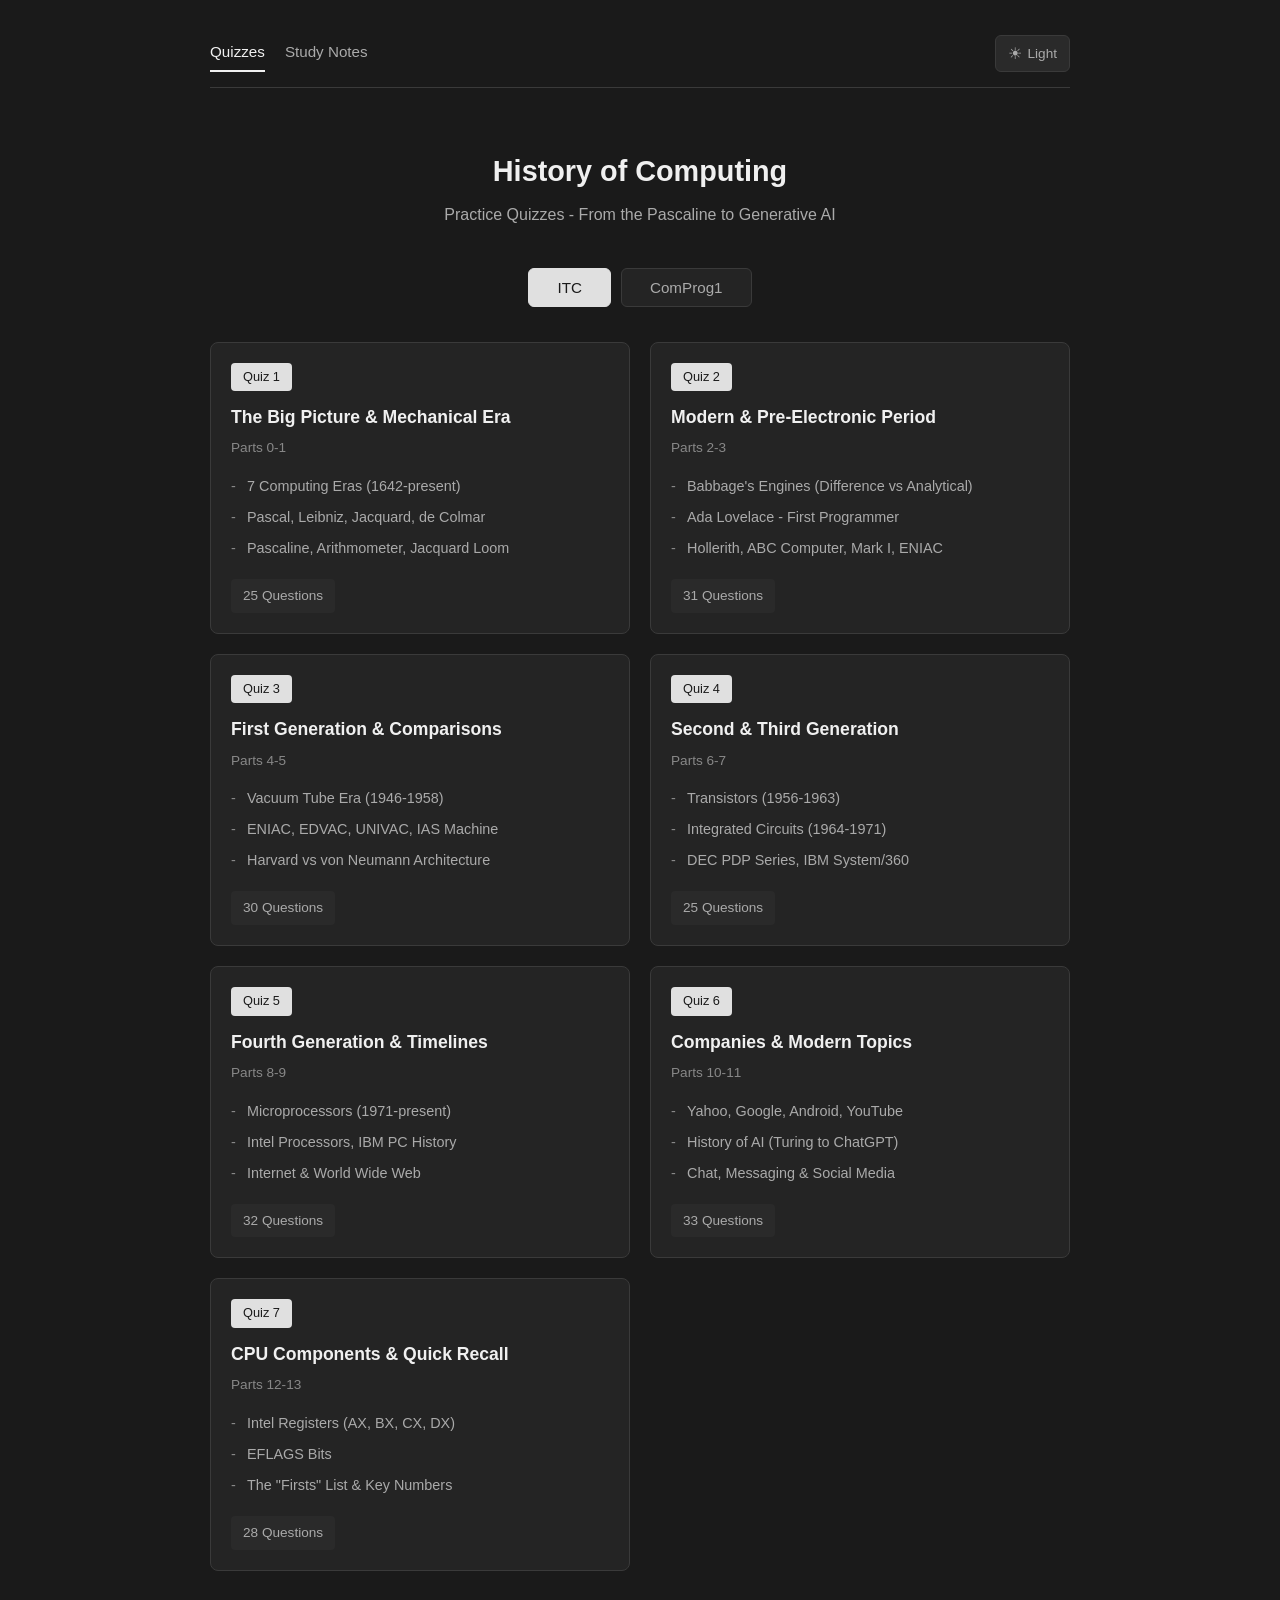
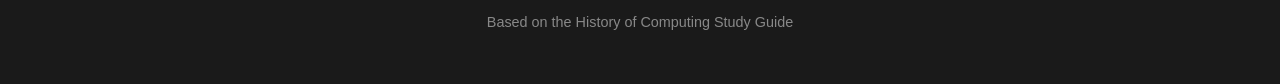
==== index.html @ 0f5e0cec "new quiz in comprog week6 and week7" ====
<!DOCTYPE html>
<html lang="en">
<head>
    <meta charset="UTF-8">
    <meta name="viewport" content="width=device-width, initial-scale=1.0">
    <title>History of Computing - Practice Quizzes</title>
    <link rel="stylesheet" href="css/style.css">
</head>
<body>
    <div class="container">
        <nav class="nav">
            <a href="index.html" class="active">Quizzes</a>
            <a href="notes.html">Study Notes</a>
            <button class="theme-toggle" id="theme-toggle">
                <span class="icon">☾</span>
                <span class="text">Dark</span>
            </button>
        </nav>

        <header>
            <h1 id="page-title">History of Computing</h1>
            <p class="subtitle" id="page-subtitle">Practice Quizzes - From the Pascaline to Generative AI</p>
        </header>

        <!-- Subject Tabs -->
        <div class="subject-tabs">
            <button class="tab-btn active" onclick="switchSubject('itc')" id="tab-itc">ITC</button>
            <button class="tab-btn" onclick="switchSubject('comprog1')" id="tab-comprog1">ComProg1</button>
        </div>

        <!-- ITC Quizzes -->
        <main class="quiz-grid" id="itc-quizzes">
            <div class="quiz-card" onclick="startQuiz(1)">
                <div class="quiz-number">Quiz 1</div>
                <h2>The Big Picture & Mechanical Era</h2>
                <p class="quiz-parts">Parts 0-1</p>
                <ul class="quiz-topics">
                    <li>7 Computing Eras (1642-present)</li>
                    <li>Pascal, Leibniz, Jacquard, de Colmar</li>
                    <li>Pascaline, Arithmometer, Jacquard Loom</li>
                </ul>
                <span class="quiz-count">25 Questions</span>
            </div>

            <div class="quiz-card" onclick="startQuiz(2)">
                <div class="quiz-number">Quiz 2</div>
                <h2>Modern & Pre-Electronic Period</h2>
                <p class="quiz-parts">Parts 2-3</p>
                <ul class="quiz-topics">
                    <li>Babbage's Engines (Difference vs Analytical)</li>
                    <li>Ada Lovelace - First Programmer</li>
                    <li>Hollerith, ABC Computer, Mark I, ENIAC</li>
                </ul>
                <span class="quiz-count">31 Questions</span>
            </div>

            <div class="quiz-card" onclick="startQuiz(3)">
                <div class="quiz-number">Quiz 3</div>
                <h2>First Generation & Comparisons</h2>
                <p class="quiz-parts">Parts 4-5</p>
                <ul class="quiz-topics">
                    <li>Vacuum Tube Era (1946-1958)</li>
                    <li>ENIAC, EDVAC, UNIVAC, IAS Machine</li>
                    <li>Harvard vs von Neumann Architecture</li>
                </ul>
                <span class="quiz-count">30 Questions</span>
            </div>

            <div class="quiz-card" onclick="startQuiz(4)">
                <div class="quiz-number">Quiz 4</div>
                <h2>Second & Third Generation</h2>
                <p class="quiz-parts">Parts 6-7</p>
                <ul class="quiz-topics">
                    <li>Transistors (1956-1963)</li>
                    <li>Integrated Circuits (1964-1971)</li>
                    <li>DEC PDP Series, IBM System/360</li>
                </ul>
                <span class="quiz-count">25 Questions</span>
            </div>

            <div class="quiz-card" onclick="startQuiz(5)">
                <div class="quiz-number">Quiz 5</div>
                <h2>Fourth Generation & Timelines</h2>
                <p class="quiz-parts">Parts 8-9</p>
                <ul class="quiz-topics">
                    <li>Microprocessors (1971-present)</li>
                    <li>Intel Processors, IBM PC History</li>
                    <li>Internet & World Wide Web</li>
                </ul>
                <span class="quiz-count">32 Questions</span>
            </div>

            <div class="quiz-card" onclick="startQuiz(6)">
                <div class="quiz-number">Quiz 6</div>
                <h2>Companies & Modern Topics</h2>
                <p class="quiz-parts">Parts 10-11</p>
                <ul class="quiz-topics">
                    <li>Yahoo, Google, Android, YouTube</li>
                    <li>History of AI (Turing to ChatGPT)</li>
                    <li>Chat, Messaging & Social Media</li>
                </ul>
                <span class="quiz-count">33 Questions</span>
            </div>

            <div class="quiz-card" onclick="startQuiz(7)">
                <div class="quiz-number">Quiz 7</div>
                <h2>CPU Components & Quick Recall</h2>
                <p class="quiz-parts">Parts 12-13</p>
                <ul class="quiz-topics">
                    <li>Intel Registers (AX, BX, CX, DX)</li>
                    <li>EFLAGS Bits</li>
                    <li>The "Firsts" List & Key Numbers</li>
                </ul>
                <span class="quiz-count">28 Questions</span>
            </div>
        </main>

        <!-- ComProg1 Quizzes (Hidden by default) -->
        <main class="quiz-grid" id="comprog1-quizzes" style="display: none;">
            <h2 class="grid-section-header">Prelims</h2>

            <div class="quiz-card" onclick="startComprog1Quiz(3)">
                <div class="quiz-number">Week 1</div>
                <h2>Introduction to Computer Programming</h2>
                <p class="quiz-parts">Week 1</p>
                <ul class="quiz-topics">
                    <li>Language Levels & Paradigms</li>
                    <li>Program Structure & System Development</li>
                    <li>cout, Insertion Operator & Escape Sequences</li>
                </ul>
                <span class="quiz-count">40 Questions (20 MC + 20 ID)</span>
            </div>

            <div class="quiz-card" onclick="startComprog1Quiz(1)">
                <div class="quiz-number">Quiz 1</div>
                <h2>Variables, Operators & Functions</h2>
                <p class="quiz-parts">Weeks 2-3</p>
                <ul class="quiz-topics">
                    <li>Data Types, Variables, Constants</li>
                    <li>Arithmetic Operators & Precedence</li>
                    <li>Functions, Headers & String Class</li>
                </ul>
                <span class="quiz-count">40 Questions (20 MC + 20 ID)</span>
            </div>

            <div class="quiz-card" onclick="startComprog1Quiz(2)">
                <div class="quiz-number">Quiz 2</div>
                <h2>Variables, Operators & Functions</h2>
                <p class="quiz-parts">Weeks 2-3 (Set 2)</p>
                <ul class="quiz-topics">
                    <li>Data Types, Variables, Constants</li>
                    <li>Arithmetic Operators & Precedence</li>
                    <li>Functions, Headers & String Class</li>
                </ul>
                <span class="quiz-count">40 Questions (20 MC + 20 ID)</span>
            </div>

            <div class="quiz-card" onclick="startComprog1Quiz(4)">
                <div class="quiz-number">Week 4</div>
                <h2>Input and Output with Streams</h2>
                <p class="quiz-parts">Week 4</p>
                <ul class="quiz-topics">
                    <li>Streams: cin, cout, cerr, clog</li>
                    <li>Manipulators, setw, setprecision & setfill</li>
                    <li>Formatted Input, getline & Character I/O</li>
                </ul>
                <span class="quiz-count">40 Questions (20 MC + 20 ID)</span>
            </div>

            <div class="quiz-card" onclick="startComprog1Quiz(5)">
                <div class="quiz-number">Week 5</div>
                <h2>Operators for Fundamental Types</h2>
                <p class="quiz-parts">Week 5</p>
                <ul class="quiz-topics">
                    <li>Arithmetic, Precedence & Compound Assignment</li>
                    <li>Relational & Logical Operators</li>
                    <li>Prefix/Postfix Tracing Table</li>
                </ul>
                <span class="quiz-count">40 Questions (20 MC + 20 Tracing)</span>
            </div>

            <h2 class="grid-section-header">Midterms</h2>

            <div class="quiz-card" onclick="startComprog1Quiz(6)">
                <div class="quiz-number">Week 6</div>
                <h2>Control Flow 1: Selection</h2>
                <p class="quiz-parts">Week 6</p>
                <ul class="quiz-topics">
                    <li>Sequence, Selection &amp; Repetition</li>
                    <li>if, if-else &amp; else-if Chains</li>
                    <li>switch, case, break &amp; default</li>
                </ul>
                <span class="quiz-count">40 Questions (20 MC + 20 ID)</span>
            </div>

            <div class="quiz-card" onclick="startComprog1Quiz(7)">
                <div class="quiz-number">Week 7</div>
                <h2>Control Flow 2: Repetition</h2>
                <p class="quiz-parts">Week 7</p>
                <ul class="quiz-topics">
                    <li>while, do-while &amp; for Loops</li>
                    <li>Choosing the Right Loop</li>
                    <li>break, continue &amp; Loop Tracing</li>
                </ul>
                <span class="quiz-count">40 Questions (20 MC + 20 ID)</span>
            </div>
        </main>

        <footer>
            <p>Based on the History of Computing Study Guide</p>
        </footer>
    </div>

    <script src="js/theme.js"></script>
    <script>
        function startQuiz(quizNumber) {
            window.location.href = `quiz.html?subject=itc&quiz=${quizNumber}`;
        }

        function startComprog1Quiz(quizNumber) {
            window.location.href = `quiz.html?subject=comprog1&quiz=${quizNumber}`;
        }

        function switchSubject(subject) {
            const itcQuizzes = document.getElementById('itc-quizzes');
            const comprog1Quizzes = document.getElementById('comprog1-quizzes');
            const tabItc = document.getElementById('tab-itc');
            const tabComprog1 = document.getElementById('tab-comprog1');
            const pageTitle = document.getElementById('page-title');
            const pageSubtitle = document.getElementById('page-subtitle');

            if (subject === 'itc') {
                itcQuizzes.style.display = 'grid';
                comprog1Quizzes.style.display = 'none';
                tabItc.classList.add('active');
                tabComprog1.classList.remove('active');
                pageTitle.textContent = 'History of Computing';
                pageSubtitle.textContent = 'Practice Quizzes - From the Pascaline to Generative AI';
            } else {
                itcQuizzes.style.display = 'none';
                comprog1Quizzes.style.display = 'grid';
                tabItc.classList.remove('active');
                tabComprog1.classList.add('active');
                pageTitle.textContent = 'Computer Programming 1';
                pageSubtitle.textContent = 'Practice Quizzes - C++ Fundamentals';
            }
        }

        // Open the tab the visitor came back from, e.g. index.html?subject=comprog1
        document.addEventListener('DOMContentLoaded', function() {
            const subject = new URLSearchParams(window.location.search).get('subject');
            if (subject === 'comprog1') {
                switchSubject('comprog1');
            }
        });
    </script>
</body>
</html>
---- css/style.css ----
/* Theme Variables */
:root {
    --bg-primary: #fafafa;
    --bg-secondary: #fff;
    --bg-tertiary: #f5f5f5;
    --bg-card: #fafafa;
    --text-primary: #222;
    --text-secondary: #333;
    --text-muted: #666;
    --text-light: #888;
    --border-color: #e0e0e0;
    --border-light: #eee;
    --border-dark: #ddd;
    --accent: #333;
    --accent-hover: #444;
    --success: #4caf50;
    --success-bg: #e8f5e9;
    --success-text: #2e7d32;
    --error: #f44336;
    --error-bg: #ffebee;
    --error-text: #c62828;
    --shadow: rgba(0,0,0,0.08);
}

[data-theme="dark"] {
    --bg-primary: #1a1a1a;
    --bg-secondary: #242424;
    --bg-tertiary: #2a2a2a;
    --bg-card: #2a2a2a;
    --text-primary: #f0f0f0;
    --text-secondary: #e0e0e0;
    --text-muted: #aaa;
    --text-light: #888;
    --border-color: #3a3a3a;
    --border-light: #333;
    --border-dark: #444;
    --accent: #e0e0e0;
    --accent-hover: #fff;
    --success: #66bb6a;
    --success-bg: #1b3d1f;
    --success-text: #81c784;
    --error: #ef5350;
    --error-bg: #3d1b1b;
    --error-text: #ef9a9a;
    --shadow: rgba(0,0,0,0.3);
}

/* Reset and Base Styles */
* {
    margin: 0;
    padding: 0;
    box-sizing: border-box;
}

body {
    font-family: -apple-system, BlinkMacSystemFont, 'Segoe UI', Roboto, sans-serif;
    background: var(--bg-primary);
    min-height: 100vh;
    color: var(--text-secondary);
    line-height: 1.6;
    transition: background 0.3s, color 0.3s;
}

.container {
    max-width: 900px;
    margin: 0 auto;
    padding: 20px;
}

/* Navigation */
.nav {
    display: flex;
    gap: 20px;
    padding: 15px 0;
    border-bottom: 1px solid var(--border-color);
    margin-bottom: 30px;
    align-items: center;
}

.nav a {
    color: var(--text-muted);
    text-decoration: none;
    font-size: 0.95rem;
    padding: 5px 0;
    border-bottom: 2px solid transparent;
    transition: color 0.2s, border-color 0.2s;
}

.nav a:hover,
.nav a.active {
    color: var(--text-primary);
    border-bottom-color: var(--text-primary);
}

/* Theme Toggle */
.theme-toggle {
    margin-left: auto;
    background: var(--bg-tertiary);
    border: 1px solid var(--border-color);
    border-radius: 6px;
    padding: 8px 12px;
    cursor: pointer;
    display: flex;
    align-items: center;
    gap: 6px;
    font-size: 0.85rem;
    color: var(--text-muted);
    transition: background 0.2s, border-color 0.2s;
}

.theme-toggle:hover {
    background: var(--bg-secondary);
    border-color: var(--text-muted);
}

.theme-toggle .icon {
    font-size: 1rem;
}

/* Header Styles */
header {
    text-align: center;
    padding: 30px 20px 40px;
}

header h1 {
    font-size: 1.8rem;
    font-weight: 600;
    margin-bottom: 8px;
    color: var(--text-primary);
}

.subtitle {
    font-size: 1rem;
    color: var(--text-muted);
}

/* Quiz Grid - Landing Page */
.quiz-grid {
    display: grid;
    grid-template-columns: repeat(auto-fit, minmax(280px, 1fr));
    gap: 20px;
    padding: 10px 0;
}

/* Full-width divider inside a quiz grid, e.g. "Prelims" / "Midterms" */
.grid-section-header {
    grid-column: 1 / -1;
    margin: 10px 0 0;
    padding-bottom: 8px;
    border-bottom: 1px solid var(--border-color);
    color: var(--text-light);
    font-size: 0.85rem;
    font-weight: 600;
    letter-spacing: 0.08em;
    text-transform: uppercase;
}

.quiz-card {
    background: var(--bg-secondary);
    border: 1px solid var(--border-color);
    border-radius: 8px;
    padding: 20px;
    cursor: pointer;
    transition: border-color 0.2s, box-shadow 0.2s, background 0.3s;
}

.quiz-card:hover {
    border-color: var(--text-light);
    box-shadow: 0 2px 8px var(--shadow);
}

.quiz-number {
    display: inline-block;
    background: var(--accent);
    color: var(--bg-primary);
    padding: 4px 12px;
    border-radius: 4px;
    font-size: 0.8rem;
    font-weight: 500;
    margin-bottom: 12px;
}

.quiz-card h2 {
    font-size: 1.1rem;
    font-weight: 600;
    margin-bottom: 6px;
    color: var(--text-primary);
}

.quiz-parts {
    color: var(--text-light);
    font-size: 0.85rem;
    margin-bottom: 12px;
}

.quiz-topics {
    list-style: none;
    margin-bottom: 15px;
}

.quiz-topics li {
    padding: 4px 0;
    color: var(--text-muted);
    font-size: 0.9rem;
    padding-left: 16px;
    position: relative;
}

.quiz-topics li::before {
    content: '-';
    position: absolute;
    left: 0;
    color: var(--text-light);
}

.quiz-count {
    display: inline-block;
    background: var(--bg-tertiary);
    color: var(--text-muted);
    padding: 6px 12px;
    border-radius: 4px;
    font-size: 0.85rem;
}

/* Quiz Page Header */
.quiz-header {
    padding: 15px 0;
    text-align: center;
}

.quiz-header h1 {
    font-size: 1.4rem;
    margin: 15px 0;
    color: var(--text-primary);
}

.back-btn {
    display: inline-block;
    color: var(--text-muted);
    text-decoration: none;
    font-size: 0.9rem;
}

.back-btn:hover {
    color: var(--text-primary);
}

/* Progress Bar */
.progress-container {
    width: 100%;
    max-width: 500px;
    height: 4px;
    background: var(--border-color);
    border-radius: 2px;
    margin: 15px auto;
    overflow: hidden;
}

.progress-bar {
    height: 100%;
    background: var(--accent);
    width: 0%;
    transition: width 0.3s ease;
}

.progress-text {
    color: var(--text-light);
    font-size: 0.85rem;
}

/* Question Card */
.quiz-container {
    max-width: 700px;
    margin: 0 auto;
}

.question-card {
    background: var(--bg-secondary);
    border: 1px solid var(--border-color);
    border-radius: 8px;
    padding: 30px;
    transition: background 0.3s, border-color 0.3s;
}

.question-number {
    color: var(--text-light);
    font-size: 0.85rem;
    margin-bottom: 10px;
}

.question-text {
    font-size: 1.2rem;
    font-weight: 500;
    margin-bottom: 25px;
    line-height: 1.5;
    color: var(--text-primary);
    white-space: pre-wrap;
}

/* Options */
.options-container {
    display: flex;
    flex-direction: column;
    gap: 10px;
}

.option-btn {
    background: var(--bg-secondary);
    border: 1px solid var(--border-dark);
    border-radius: 6px;
    padding: 14px 16px;
    text-align: left;
    cursor: pointer;
    transition: border-color 0.2s, background 0.2s;
    font-size: 0.95rem;
    color: var(--text-secondary);
    display: flex;
    align-items: flex-start;
    gap: 12px;
    width: 100%;
    min-height: 52px;
    box-sizing: border-box;
}

.option-text {
    flex: 1;
    word-wrap: break-word;
    line-height: 1.4;
}

.option-btn:hover:not(.disabled) {
    border-color: var(--text-light);
    background: var(--bg-tertiary);
}

.option-btn.selected {
    border-color: var(--text-muted);
    background: var(--bg-tertiary);
}

.option-btn.correct {
    border-color: var(--success);
    background: var(--success-bg);
}

.option-btn.incorrect {
    border-color: var(--error);
    background: var(--error-bg);
}

.option-btn.disabled {
    cursor: not-allowed;
}

.option-letter {
    display: flex;
    align-items: center;
    justify-content: center;
    width: 28px;
    height: 28px;
    min-width: 28px;
    min-height: 28px;
    border-radius: 4px;
    background: var(--bg-tertiary);
    font-weight: 500;
    font-size: 0.85rem;
    flex-shrink: 0;
    color: var(--text-secondary);
    margin-top: 2px;
}

.option-btn.correct .option-letter {
    background: var(--success);
    color: white;
}

.option-btn.incorrect .option-letter {
    background: var(--error);
    color: white;
}

/* Feedback */
.feedback {
    margin-top: 15px;
    padding: 12px 16px;
    border-radius: 6px;
    display: none;
    font-size: 0.9rem;
}

.feedback.correct {
    display: block;
    background: var(--success-bg);
    border: 1px solid var(--success);
    color: var(--success-text);
}

.feedback.incorrect {
    display: block;
    background: var(--error-bg);
    border: 1px solid var(--error);
    color: var(--error-text);
}

.feedback-note {
    margin-top: 8px;
    padding-top: 8px;
    border-top: 1px solid currentColor;
    opacity: 0.85;
    font-size: 0.85rem;
    line-height: 1.5;
}

/* Buttons */
.btn {
    padding: 12px 24px;
    border-radius: 6px;
    border: none;
    font-size: 0.95rem;
    font-weight: 500;
    cursor: pointer;
    transition: background 0.2s;
}

.next-btn {
    margin-top: 20px;
    background: var(--accent);
    color: var(--bg-primary);
    width: 100%;
}

.next-btn:hover {
    background: var(--accent-hover);
}

.primary-btn {
    background: var(--accent);
    color: var(--bg-primary);
}

.primary-btn:hover {
    background: var(--accent-hover);
}

.secondary-btn {
    background: var(--bg-tertiary);
    color: var(--text-secondary);
    border: 1px solid var(--border-dark);
}

.secondary-btn:hover {
    background: var(--border-color);
}

/* Results Screen */
.results-card {
    background: var(--bg-secondary);
    border: 1px solid var(--border-color);
    border-radius: 8px;
    padding: 40px;
    text-align: center;
    transition: background 0.3s, border-color 0.3s;
}

.results-card h2 {
    font-size: 1.5rem;
    font-weight: 600;
    margin-bottom: 25px;
    color: var(--text-primary);
}

.score-circle {
    width: 140px;
    height: 140px;
    border-radius: 50%;
    background: var(--bg-tertiary);
    display: flex;
    flex-direction: column;
    align-items: center;
    justify-content: center;
    margin: 0 auto 20px;
    border: 3px solid var(--accent);
}

.score-number {
    font-size: 2.5rem;
    font-weight: 700;
    color: var(--text-primary);
}

.score-label {
    font-size: 0.85rem;
    color: var(--text-light);
}

.score-percentage {
    font-size: 1.5rem;
    font-weight: 600;
    margin-bottom: 8px;
    color: var(--text-primary);
}

.score-message {
    color: var(--text-muted);
    margin-bottom: 25px;
}

.results-actions {
    display: flex;
    gap: 12px;
    justify-content: center;
    flex-wrap: wrap;
}

/* Review Screen */
.review-header {
    display: flex;
    justify-content: space-between;
    align-items: center;
    margin-bottom: 25px;
    flex-wrap: wrap;
    gap: 15px;
}

.review-header h2 {
    font-size: 1.4rem;
    font-weight: 600;
    color: var(--text-primary);
}

.review-container {
    display: flex;
    flex-direction: column;
    gap: 15px;
}

.review-item {
    background: var(--bg-secondary);
    border: 1px solid var(--border-color);
    border-radius: 8px;
    padding: 20px;
    transition: background 0.3s, border-color 0.3s;
}

.review-item.correct {
    border-left: 3px solid var(--success);
}

.review-item.incorrect {
    border-left: 3px solid var(--error);
}

.review-question {
    font-size: 1rem;
    margin-bottom: 12px;
    color: var(--text-primary);
}

.review-answer {
    padding: 8px 12px;
    border-radius: 4px;
    margin: 4px 0;
    font-size: 0.9rem;
}

.review-answer.user-correct {
    background: var(--success-bg);
    color: var(--success-text);
}

.review-answer.user-incorrect {
    background: var(--error-bg);
    color: var(--error-text);
}

.review-answer.correct-answer {
    background: var(--success-bg);
    color: var(--success-text);
}

.review-explanation {
    margin-top: 10px;
    padding-top: 10px;
    border-top: 1px solid var(--border-color);
    color: var(--text-secondary);
    font-size: 0.85rem;
    line-height: 1.5;
}

/* Notes Page Styles */
.notes-container {
    padding: 10px 0;
}

.note-section {
    background: var(--bg-secondary);
    border: 1px solid var(--border-color);
    border-radius: 8px;
    padding: 25px;
    margin-bottom: 20px;
    transition: background 0.3s, border-color 0.3s;
}

.note-section h2 {
    font-size: 1.2rem;
    font-weight: 600;
    margin-bottom: 20px;
    padding-bottom: 10px;
    border-bottom: 1px solid var(--border-light);
    color: var(--text-primary);
}

.note-card {
    background: var(--bg-card);
    border-radius: 6px;
    padding: 16px;
    margin-bottom: 12px;
}

.note-card:last-child {
    margin-bottom: 0;
}

.note-card h3 {
    font-size: 1rem;
    font-weight: 600;
    margin-bottom: 10px;
    color: var(--text-secondary);
}

.note-card ul {
    list-style: none;
    padding-left: 0;
}

.note-card li {
    padding: 4px 0;
    padding-left: 16px;
    position: relative;
    color: var(--text-muted);
    font-size: 0.95rem;
}

.note-card li::before {
    content: '-';
    position: absolute;
    left: 0;
    color: var(--text-light);
}

.notes-table {
    width: 100%;
    border-collapse: collapse;
    font-size: 0.9rem;
}

.notes-table th,
.notes-table td {
    padding: 10px 12px;
    text-align: left;
    border-bottom: 1px solid var(--border-light);
    color: var(--text-secondary);
}

.notes-table th {
    background: var(--bg-tertiary);
    font-weight: 600;
    color: var(--text-secondary);
}

.notes-table tr:last-child td {
    border-bottom: none;
}

.notes-table.compact {
    margin-top: 10px;
}

.notes-table.compact th,
.notes-table.compact td {
    padding: 8px 10px;
    font-size: 0.85rem;
}

.note-tip {
    font-size: 0.85rem;
    color: var(--text-muted);
    font-style: italic;
    margin-top: 15px;
    padding: 10px;
    background: var(--bg-tertiary);
    border-radius: 4px;
}

/* Footer */
footer {
    text-align: center;
    padding: 30px 20px;
    color: var(--text-light);
    font-size: 0.9rem;
}

/* Responsive Design */
@media (max-width: 768px) {
    .container {
        padding: 15px;
    }

    header h1 {
        font-size: 1.5rem;
    }

    .quiz-grid {
        grid-template-columns: 1fr;
    }

    .question-card {
        padding: 20px;
    }

    .question-text {
        font-size: 1.1rem;
    }

    .results-card {
        padding: 25px 20px;
    }

    .score-circle {
        width: 120px;
        height: 120px;
    }

    .score-number {
        font-size: 2rem;
    }

    .results-actions {
        flex-direction: column;
    }

    .results-actions .btn {
        width: 100%;
    }

    .nav {
        justify-content: center;
        flex-wrap: wrap;
    }

    .theme-toggle {
        margin-left: 0;
        margin-top: 10px;
        width: 100%;
        justify-content: center;
    }

    .notes-table {
        font-size: 0.8rem;
    }

    .notes-table th,
    .notes-table td {
        padding: 8px;
    }

    .note-section {
        padding: 18px;
    }
}

/* Screen utilities */
.screen {
    animation: fadeIn 0.2s ease;
}

@keyframes fadeIn {
    from {
        opacity: 0;
    }
    to {
        opacity: 1;
    }
}

/* Subject Tabs */
.subject-tabs {
    display: flex;
    gap: 10px;
    justify-content: center;
    margin-bottom: 25px;
}

.tab-btn {
    padding: 10px 28px;
    border: 1px solid var(--border-color);
    background: var(--bg-secondary);
    color: var(--text-muted);
    font-size: 0.95rem;
    font-weight: 500;
    cursor: pointer;
    border-radius: 6px;
    transition: all 0.2s;
}

.tab-btn:hover {
    border-color: var(--text-light);
    color: var(--text-secondary);
}

.tab-btn.active {
    background: var(--accent);
    color: var(--bg-primary);
    border-color: var(--accent);
}

/* Identification Input (Test 2) */
.identification-container {
    display: flex;
    flex-direction: column;
    gap: 12px;
    margin-top: 10px;
}

.answer-input {
    width: 100%;
    padding: 14px 16px;
    border: 1px solid var(--border-dark);
    border-radius: 6px;
    font-size: 1rem;
    background: var(--bg-secondary);
    color: var(--text-primary);
    transition: border-color 0.2s, background 0.2s;
}

.answer-input:focus {
    outline: none;
    border-color: var(--text-muted);
    background: var(--bg-tertiary);
}

.answer-input:disabled {
    background: var(--bg-tertiary);
    color: var(--text-muted);
    cursor: not-allowed;
}

.submit-btn {
    background: var(--accent);
    color: var(--bg-primary);
    padding: 12px 24px;
    border: none;
    border-radius: 6px;
    font-size: 0.95rem;
    font-weight: 500;
    cursor: pointer;
    transition: background 0.2s;
}

.submit-btn:hover:not(:disabled) {
    background: var(--accent-hover);
}

.submit-btn:disabled {
    background: var(--border-color);
    cursor: not-allowed;
}

/* Test Transition Screen */
.transition-message {
    font-size: 1.1rem;
    color: var(--text-secondary);
    margin-bottom: 8px;
}

.transition-info {
    font-size: 0.9rem;
    color: var(--text-muted);
    margin-bottom: 25px;
}

/* Responsive for tabs */
@media (max-width: 768px) {
    .subject-tabs {
        flex-direction: row;
        width: 100%;
    }

    .tab-btn {
        flex: 1;
        padding: 10px 15px;
    }

    .identification-container {
        gap: 10px;
    }

    .answer-input {
        padding: 12px 14px;
    }
}

/* Prefix/Postfix Tracing Table (Test 2 of the Week 5 quiz) */
.trace-container {
    display: flex;
    flex-direction: column;
    gap: 14px;
    margin-top: 10px;
}

.trace-preamble {
    font-family: ui-monospace, 'Cascadia Code', 'Consolas', monospace;
    font-size: 0.85rem;
    color: var(--text-muted);
    background: var(--bg-tertiary);
    border: 1px solid var(--border-color);
    border-radius: 6px;
    padding: 10px 12px;
    white-space: pre-wrap;
}

/* The wrapper scrolls on narrow screens so the columns never have to shrink */
.trace-table-wrap {
    overflow-x: auto;
    border: 1px solid var(--border-color);
    border-radius: 6px;
}

.trace-table {
    width: 100%;
    min-width: 520px;
    table-layout: fixed;
    border-collapse: collapse;
    font-size: 0.9rem;
}

/* Fixed proportions - the columns do not resize with the code or the input */
.trace-table .col-code {
    width: 44%;
}

.trace-table .col-num {
    width: 14%;
}

.trace-table th {
    background: var(--bg-tertiary);
    color: var(--text-secondary);
    font-weight: 600;
    font-size: 0.8rem;
    text-align: right;
    padding: 10px 12px;
    border-bottom: 1px solid var(--border-color);
    white-space: nowrap;
}

.trace-table th.col-code {
    text-align: left;
}

.trace-table td {
    padding: 10px 12px;
    vertical-align: middle;
    color: var(--text-secondary);
}

.trace-table .trace-code {
    font-family: ui-monospace, 'Cascadia Code', 'Consolas', monospace;
    font-size: 0.9rem;
    color: var(--text-primary);
    text-align: left;
    white-space: nowrap;
    overflow-x: auto;
}

.trace-table .trace-given {
    text-align: right;
    background: var(--bg-tertiary);
    color: var(--text-muted);
    font-family: ui-monospace, 'Cascadia Code', 'Consolas', monospace;
}

.trace-table .trace-cell {
    padding: 6px 8px;
}

.trace-input {
    width: 100%;
    padding: 8px 10px;
    border: 1px solid var(--border-dark);
    border-radius: 4px;
    font-size: 0.95rem;
    font-family: ui-monospace, 'Cascadia Code', 'Consolas', monospace;
    text-align: right;
    background: var(--bg-secondary);
    color: var(--text-primary);
    transition: border-color 0.2s, background 0.2s;
}

.trace-input:focus {
    outline: none;
    border-color: var(--text-muted);
    background: var(--bg-tertiary);
}

.trace-input:disabled {
    cursor: not-allowed;
}

.trace-input.cell-correct {
    border-color: var(--success);
    background: var(--success-bg);
    color: var(--success-text);
}

.trace-input.cell-incorrect {
    border-color: var(--error);
    background: var(--error-bg);
    color: var(--error-text);
}

@media (max-width: 768px) {
    .trace-table {
        font-size: 0.85rem;
    }

    .trace-table th,
    .trace-table td {
        padding: 8px;
    }

    .trace-table .trace-cell {
        padding: 6px;
    }

    .trace-input {
        padding: 7px 8px;
        font-size: 0.9rem;
    }
}
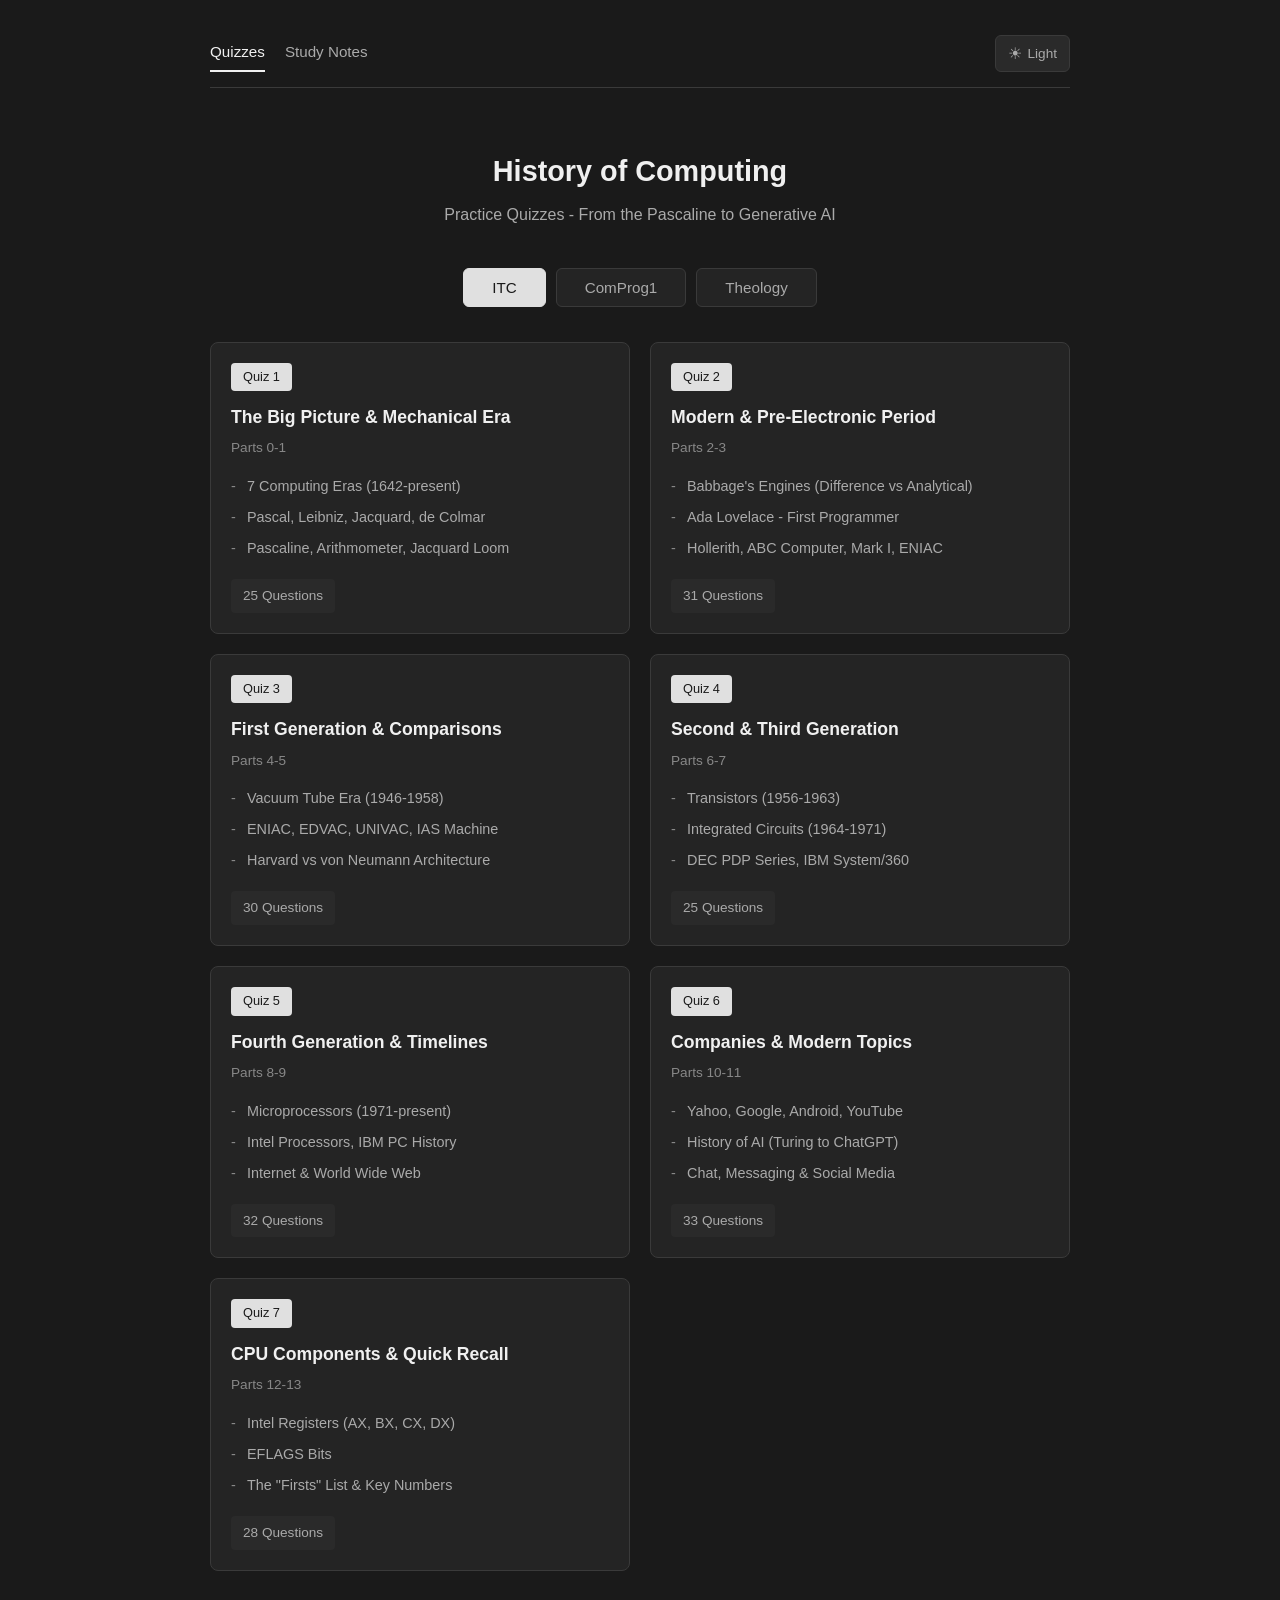
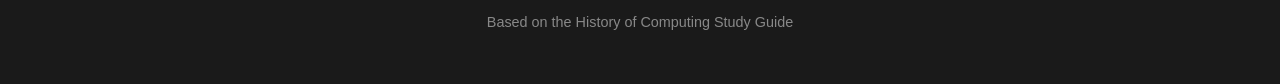
==== commit 55e93dd6: "theo quiz" ====
--- a/index.html
+++ b/index.html
@@ -26,6 +26,7 @@
         <div class="subject-tabs">
             <button class="tab-btn active" onclick="switchSubject('itc')" id="tab-itc">ITC</button>
             <button class="tab-btn" onclick="switchSubject('comprog1')" id="tab-comprog1">ComProg1</button>
+            <button class="tab-btn" onclick="switchSubject('theology')" id="tab-theology">Theology</button>
         </div>
 
         <!-- ITC Quizzes -->
@@ -204,6 +205,57 @@
                 </ul>
                 <span class="quiz-count">40 Questions (20 MC + 20 ID)</span>
             </div>
+
+            <div class="quiz-card" onclick="startComprog1Quiz(8)">
+                <div class="quiz-number">Week 8 &amp; 9</div>
+                <h2>Nested Loops, Conversions &amp; the string Class</h2>
+                <p class="quiz-parts">Weeks 8-9</p>
+                <ul class="quiz-topics">
+                    <li>Nested Loops, Patterns &amp; Tracing</li>
+                    <li>Arithmetic Conversions, Casting &amp; Integer Division</li>
+                    <li>The Standard string Class</li>
+                </ul>
+                <span class="quiz-count">50 Questions (20 MC + 20 ID + 10 T/F)</span>
+            </div>
+        </main>
+
+        <!-- Theology Quizzes -->
+        <main class="quiz-grid" id="theology-quizzes" style="display: none;">
+            <div class="quiz-card" onclick="startTheologyQuiz(1)">
+                <div class="quiz-number">Chapter 1</div>
+                <h2>Revelation in Creation</h2>
+                <p class="quiz-parts">Genesis 1-2.3 &amp; the Enuma Elish</p>
+                <ul class="quiz-topics">
+                    <li>Six Days of Creation &amp; the Parallel Structure</li>
+                    <li>The Babylonian Creation Epic</li>
+                    <li>Image &amp; Likeness, Man as God's Steward</li>
+                </ul>
+                <span class="quiz-count">15 Questions (True or False)</span>
+            </div>
+
+            <div class="quiz-card" onclick="startTheologyQuiz(2)">
+                <div class="quiz-number">Chapter 2</div>
+                <h2>Sin and Grace</h2>
+                <p class="quiz-parts">Genesis 2.4b-3.19</p>
+                <ul class="quiz-topics">
+                    <li>The Three Trees, Merism &amp; Discernment</li>
+                    <li>Sin, Its Consequences &amp; Scapegoating</li>
+                    <li>Original Sin &amp; the Grace of Forgiveness</li>
+                </ul>
+                <span class="quiz-count">15 Questions (True or False)</span>
+            </div>
+
+            <div class="quiz-card" onclick="startTheologyQuiz(3)">
+                <div class="quiz-number">Chapter 3</div>
+                <h2>Passion, Death and Resurrection</h2>
+                <p class="quiz-parts">The Paschal Mystery</p>
+                <ul class="quiz-topics">
+                    <li>Allegations Against Jesus &amp; Pilate's Sentence</li>
+                    <li>Atonement &amp; the Suffering Servant Messiah</li>
+                    <li>The Resurrection: Objections &amp; Affirmations</li>
+                </ul>
+                <span class="quiz-count">15 Questions (True or False)</span>
+            </div>
         </main>
 
         <footer>
@@ -221,25 +273,39 @@
             window.location.href = `quiz.html?subject=comprog1&quiz=${quizNumber}`;
         }
 
+        function startTheologyQuiz(quizNumber) {
+            window.location.href = `quiz.html?subject=theology&quiz=${quizNumber}`;
+        }
+
         function switchSubject(subject) {
             const itcQuizzes = document.getElementById('itc-quizzes');
             const comprog1Quizzes = document.getElementById('comprog1-quizzes');
+            const theologyQuizzes = document.getElementById('theology-quizzes');
             const tabItc = document.getElementById('tab-itc');
             const tabComprog1 = document.getElementById('tab-comprog1');
+            const tabTheology = document.getElementById('tab-theology');
             const pageTitle = document.getElementById('page-title');
             const pageSubtitle = document.getElementById('page-subtitle');
 
-            if (subject === 'itc') {
+            itcQuizzes.style.display = 'none';
+            comprog1Quizzes.style.display = 'none';
+            theologyQuizzes.style.display = 'none';
+            tabItc.classList.remove('active');
+            tabComprog1.classList.remove('active');
+            tabTheology.classList.remove('active');
+
+            if (subject === 'theology') {
+                theologyQuizzes.style.display = 'grid';
+                tabTheology.classList.add('active');
+                pageTitle.textContent = 'Essentials of Catholic Faith and Life';
+                pageSubtitle.textContent = 'Practice Quizzes - Creation, Sin and Grace, and the Paschal Mystery';
+            } else if (subject === 'itc') {
                 itcQuizzes.style.display = 'grid';
-                comprog1Quizzes.style.display = 'none';
                 tabItc.classList.add('active');
-                tabComprog1.classList.remove('active');
                 pageTitle.textContent = 'History of Computing';
                 pageSubtitle.textContent = 'Practice Quizzes - From the Pascaline to Generative AI';
             } else {
-                itcQuizzes.style.display = 'none';
                 comprog1Quizzes.style.display = 'grid';
-                tabItc.classList.remove('active');
                 tabComprog1.classList.add('active');
                 pageTitle.textContent = 'Computer Programming 1';
                 pageSubtitle.textContent = 'Practice Quizzes - C++ Fundamentals';
@@ -249,8 +315,8 @@
         // Open the tab the visitor came back from, e.g. index.html?subject=comprog1
         document.addEventListener('DOMContentLoaded', function() {
             const subject = new URLSearchParams(window.location.search).get('subject');
-            if (subject === 'comprog1') {
-                switchSubject('comprog1');
+            if (subject === 'comprog1' || subject === 'theology') {
+                switchSubject(subject);
             }
         });
     </script>
